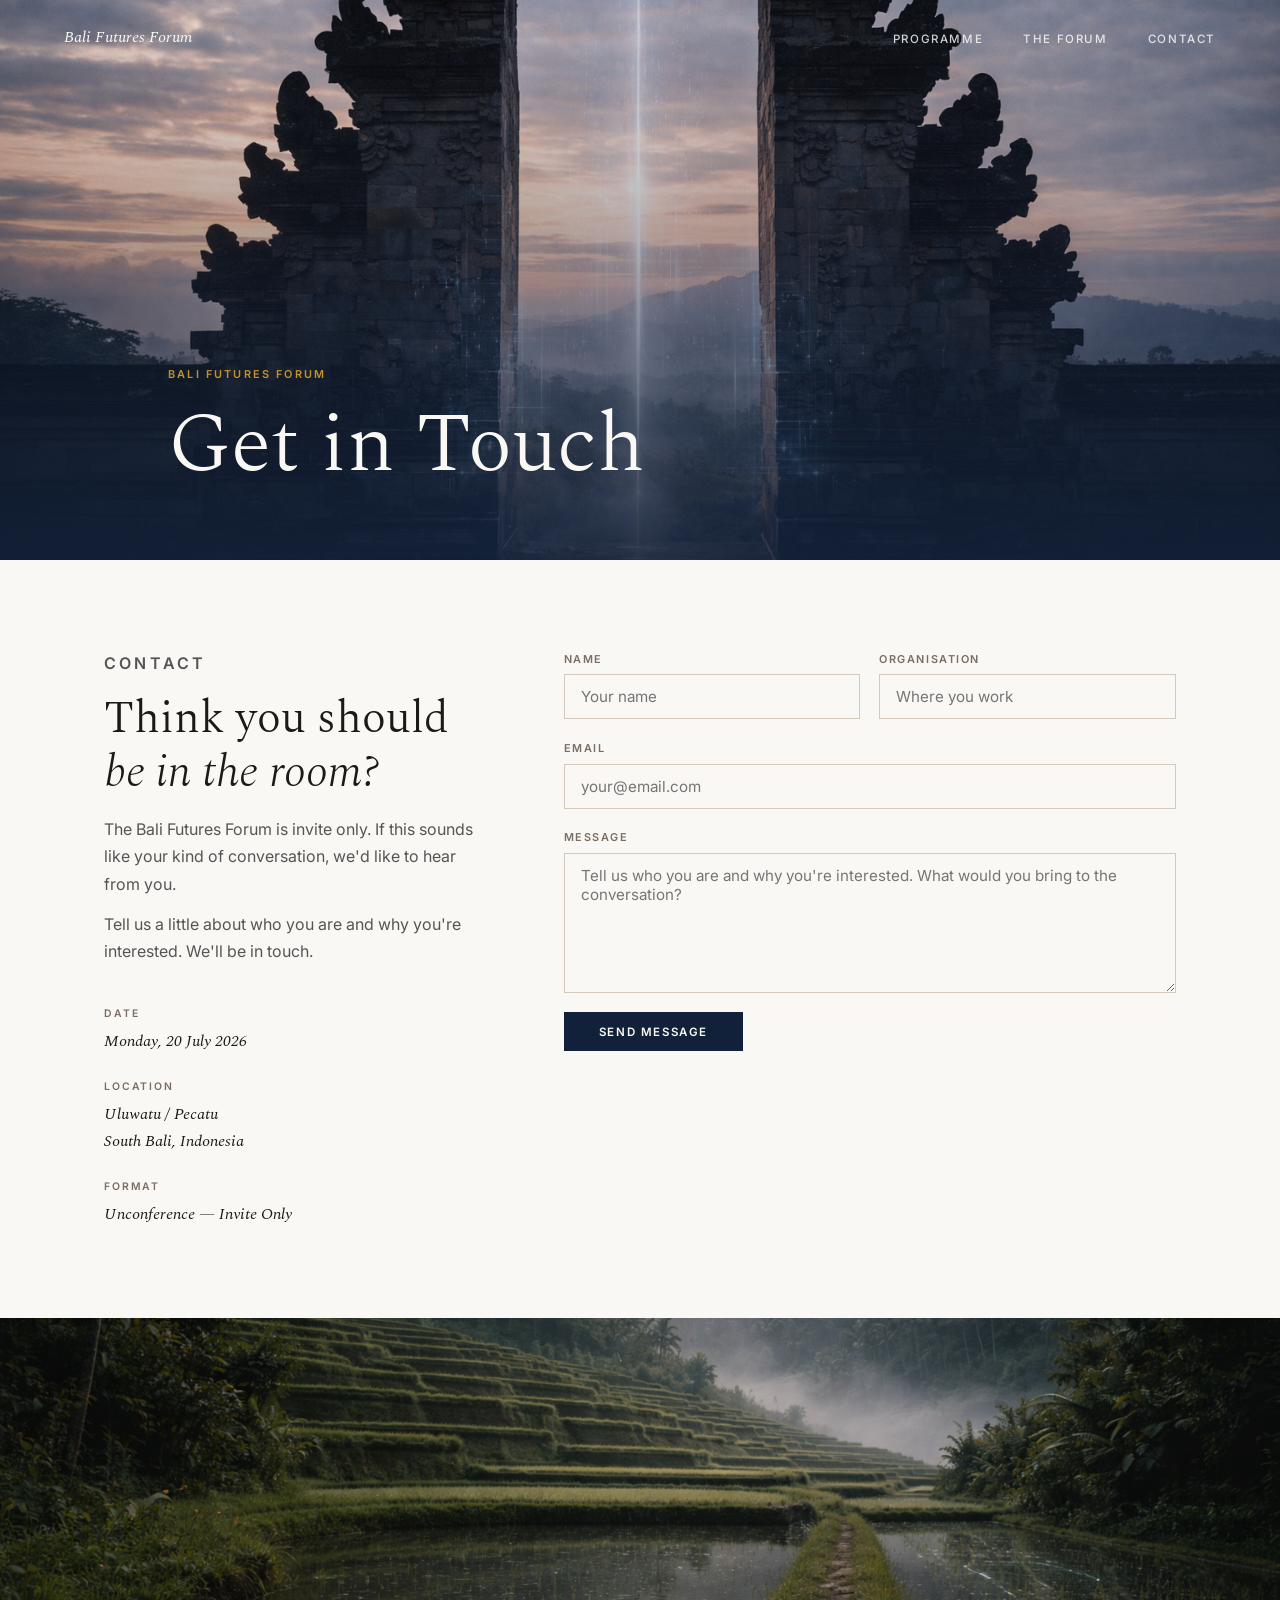
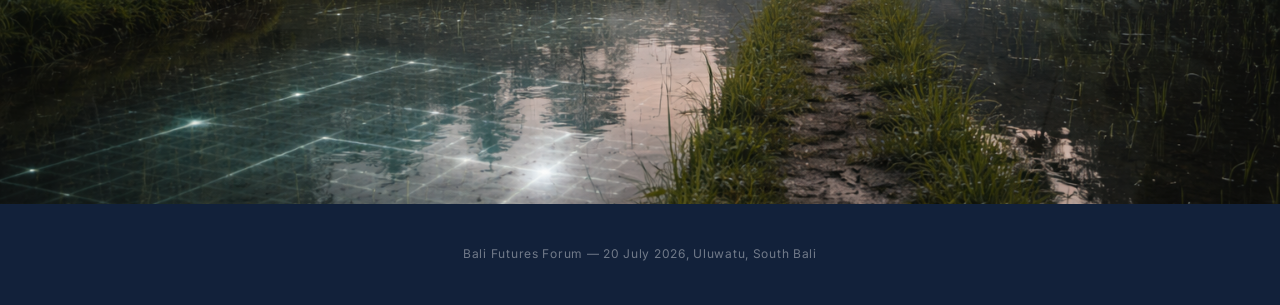
==== contact.html @ df23393a "Add Open Graph meta tags for WhatsApp/social previews" ====
<!DOCTYPE html>
<html lang="en">
<head>
  <meta charset="UTF-8">
  <meta name="viewport" content="width=device-width, initial-scale=1.0">
  <title>Contact — Bali Futures Forum</title>
  <meta name="description" content="Get in touch about the Bali Futures Forum, 20 July 2026.">
  <meta property="og:title" content="Contact — Bali Futures Forum">
  <meta property="og:description" content="Get in touch about the Bali Futures Forum, 20 July 2026.">
  <meta property="og:image" content="https://future.honorharger.org/bali-futures-forum/images/hero.png">
  <meta property="og:url" content="https://future.honorharger.org/bali-futures-forum/contact.html">
  <meta property="og:type" content="website">

  <link rel="preconnect" href="https://fonts.googleapis.com">
  <link rel="preconnect" href="https://fonts.gstatic.com" crossorigin>
  <link href="https://fonts.googleapis.com/css2?family=Spectral:ital,wght@0,300;0,400;1,300;1,400&family=Inter:wght@400;500;600&display=swap" rel="stylesheet">

  <link rel="stylesheet" href="css/style.css">
</head>
<body>

  <!-- Navigation -->
  <nav class="nav">
    <a href="index.html" class="nav-logo">Bali Futures Forum</a>
    <ul class="nav-links">
      <li><a href="programme.html">Programme</a></li>
      <li><a href="forum.html">The Forum</a></li>
      <li><a href="contact.html">Contact</a></li>
    </ul>
  </nav>

  <!-- Page Header -->
  <header class="page-header">
    <img class="page-header-img" src="images/gateway.png" alt="Mystical light through a Balinese gateway">
    <div class="page-header-overlay"></div>
    <div class="page-header-content">
      <div class="section">
        <p class="label">Bali Futures Forum</p>
        <h1>Get in Touch</h1>
      </div>
    </div>
  </header>

  <!-- Contact form -->
  <div class="content-band">
    <div class="section">
      <div class="contact-layout">

        <div class="contact-intro">
          <p class="label" style="margin-bottom: 1rem;">Contact</p>
          <h2>Think you should<br><em>be in the room?</em></h2>
          <p>The Bali Futures Forum is invite only. If this sounds like your kind of conversation, we'd like to hear from you.</p>
          <p>Tell us a little about who you are and why you're interested. We'll be in touch.</p>

          <div style="margin-top: 2.5rem; display: flex; flex-direction: column; gap: 1.4rem;">
            <div>
              <div class="detail-label" style="color: #7A6E62;">Date</div>
              <div style="font-family: var(--serif); font-size: 1rem; color: var(--ink); font-style: italic; margin-top: 0.25rem;">Monday, 20 July 2026</div>
            </div>
            <div>
              <div class="detail-label" style="color: #7A6E62;">Location</div>
              <div style="font-family: var(--serif); font-size: 1rem; color: var(--ink); font-style: italic; margin-top: 0.25rem;">Uluwatu / Pecatu<br>South Bali, Indonesia</div>
            </div>
            <div>
              <div class="detail-label" style="color: #7A6E62;">Format</div>
              <div style="font-family: var(--serif); font-size: 1rem; color: var(--ink); font-style: italic; margin-top: 0.25rem;">Unconference — Invite Only</div>
            </div>
          </div>
        </div>

        <form class="contact-form" action="https://formspree.io/f/mjgpglbk" method="POST">

          <div class="form-row">
            <div class="form-field">
              <label for="name">Name</label>
              <input type="text" id="name" name="name" required placeholder="Your name">
            </div>
            <div class="form-field">
              <label for="organisation">Organisation</label>
              <input type="text" id="organisation" name="organisation" placeholder="Where you work">
            </div>
          </div>

          <div class="form-field">
            <label for="email">Email</label>
            <input type="email" id="email" name="email" required placeholder="your@email.com">
          </div>

          <div class="form-field">
            <label for="message">Message</label>
            <textarea id="message" name="message" required placeholder="Tell us who you are and why you're interested. What would you bring to the conversation?"></textarea>
          </div>

          <button type="submit" class="form-submit">Send Message</button>

        </form>

      </div>
    </div>
  </div>

  <!-- Full-bleed image -->
  <div class="img-full">
    <img src="images/terraces-dawn.png" alt="Balinese rice terraces at dawn">
  </div>

  <!-- Footer -->
  <footer>
    <p>Bali Futures Forum &mdash; 20 July 2026, Uluwatu, South Bali</p>
  </footer>

  <script src="js/main.js"></script>
</body>
</html>
---- css/style.css ----
/* ─── Reset & Base ─────────────────────────────────────────── */
*, *::before, *::after { box-sizing: border-box; margin: 0; padding: 0; }

:root {
  --indigo:    #1B2A4A;
  --warm-dark: #12213A;
  --glow:      #C4922A;
  --white:     #FAF8F4;

  --serif: 'Spectral', Georgia, serif;
  --sans:  'Inter', system-ui, sans-serif;

  --ink:       #1C1A18;

  --max: 1200px;
  --pad: clamp(1.5rem, 5vw, 4rem);
}

html { scroll-behavior: smooth; }

body {
  font-family: var(--sans);
  font-size: 1rem;
  line-height: 1.7;
  background: var(--white);
}

img { display: block; max-width: 100%; }
a   { color: inherit; text-decoration: none; }

h1, h2, h3, h4 {
  font-family: var(--serif);
  font-weight: 300;
  line-height: 1.2;
}

h1 { font-size: clamp(2.6rem, 6.5vw, 5.5rem); }
h2 { font-size: clamp(1.8rem, 3.5vw, 2.8rem); }

.label {
  font-family: var(--sans);
  font-size: 0.68rem;
  font-weight: 600;
  letter-spacing: 0.2em;
  text-transform: uppercase;
  color: var(--glow);
}

.section {
  max-width: var(--max);
  margin: 0 auto;
  padding-left: var(--pad);
  padding-right: var(--pad);
}

/* ─── Navigation ───────────────────────────────────────────── */
.nav {
  position: fixed;
  top: 0; left: 0; right: 0;
  z-index: 100;
  display: flex;
  align-items: center;
  justify-content: space-between;
  padding: 1.5rem var(--pad);
  transition: background 0.4s, backdrop-filter 0.4s;
}

.nav.scrolled {
  background: rgba(18, 33, 58, 0.94);
  backdrop-filter: blur(12px);
}

.nav-logo {
  font-family: var(--serif);
  font-style: italic;
  font-size: 1rem;
  color: var(--white);
}

.nav-links { display: flex; gap: 2.5rem; list-style: none; }

.nav-links a {
  font-size: 0.72rem;
  font-weight: 500;
  letter-spacing: 0.14em;
  text-transform: uppercase;
  color: rgba(255,255,255,0.8);
  transition: color 0.2s;
}

.nav-links a:hover { color: var(--glow); }

/* ─── Hero ─────────────────────────────────────────────────── */
.hero {
  position: relative;
  height: 100svh;
  min-height: 620px;
  display: flex;
  align-items: flex-end;
  overflow: hidden;
}

.hero-img {
  position: absolute; inset: 0;
  width: 100%; height: 100%;
  object-fit: cover;
}

.hero-overlay {
  position: absolute; inset: 0;
  background: linear-gradient(
    to top,
    rgba(18,33,58,0.92) 0%,
    rgba(18,33,58,0.3)  55%,
    rgba(18,33,58,0.05) 100%
  );
}

.hero-content {
  position: relative;
  z-index: 2;
  max-width: var(--max);
  width: 100%;
  margin: 0 auto;
  padding: var(--pad);
  padding-bottom: clamp(3rem, 8vh, 6rem);
}

.hero-content .label { margin-bottom: 1.2rem; }

.hero-content h1 {
  color: var(--white);
  max-width: 14ch;
  margin-bottom: 1.8rem;
}

.hero-meta {
  display: flex;
  gap: 2.5rem;
  flex-wrap: wrap;
  padding-top: 1.5rem;
  border-top: 1px solid rgba(255,255,255,0.15);
}

.hero-meta-item span {
  display: block;
  font-size: 0.65rem;
  font-weight: 600;
  letter-spacing: 0.16em;
  text-transform: uppercase;
  color: var(--glow);
  margin-bottom: 0.25rem;
}

.hero-meta-item strong {
  font-family: var(--serif);
  font-size: 1rem;
  font-weight: 400;
  font-style: italic;
  color: rgba(255,255,255,0.9);
}

/* ─── Intro band ───────────────────────────────────────────── */
.intro-band { background: var(--warm-dark); }

.intro-band .section {
  display: grid;
  grid-template-columns: 1fr 1fr;
  gap: clamp(3rem, 6vw, 7rem);
  align-items: start;
  padding-top: clamp(4rem, 8vw, 7rem);
  padding-bottom: clamp(4rem, 8vw, 7rem);
}

.intro-band .label { margin-bottom: 1rem; }
.intro-band h2 { color: var(--white); margin-bottom: 1.5rem; }

.intro-band p {
  color: rgba(255,255,255,0.72);
  font-size: 1.05rem;
}

.intro-band p + p { margin-top: 1rem; }

.detail-list { list-style: none; display: flex; flex-direction: column; gap: 1.6rem; }

.detail-list li {
  border-top: 1px solid rgba(78,205,196,0.2);
  padding-top: 1.2rem;
}

.detail-label {
  font-size: 0.65rem;
  font-weight: 600;
  letter-spacing: 0.18em;
  text-transform: uppercase;
  color: var(--glow);
  margin-bottom: 0.35rem;
}

.detail-value {
  font-family: var(--serif);
  font-size: 1.1rem;
  font-style: italic;
  color: var(--white);
  line-height: 1.4;
}

/* ─── Full-bleed image ─────────────────────────────────────── */
.img-full { height: clamp(300px, 38vw, 540px); overflow: hidden; }

.img-full img {
  width: 100%; height: 100%;
  object-fit: cover;
  object-position: center 50%;
}

/* ─── What band ────────────────────────────────────────────── */
.what-band { background: var(--indigo); }

.what-band .section {
  display: grid;
  grid-template-columns: 1fr 1fr;
  gap: clamp(3rem, 6vw, 8rem);
  align-items: start;
  padding-top: clamp(4rem, 8vw, 7rem);
  padding-bottom: clamp(4rem, 8vw, 7rem);
}

.what-band .label { margin-bottom: 1rem; }
.what-band h2 { color: var(--white); margin-bottom: 1.5rem; }
.what-band p { color: rgba(255,255,255,0.72); font-size: 1.05rem; }
.what-band p + p { margin-top: 1rem; }

.what-pillars { display: flex; flex-direction: column; gap: 1.8rem; padding-top: 0.5rem; }

.pillar { border-left: 2px solid var(--glow); padding-left: 1.2rem; }

.pillar h4 {
  font-family: var(--serif);
  font-size: 1.1rem;
  font-style: italic;
  color: var(--white);
  margin-bottom: 0.3rem;
}

.pillar p { font-size: 0.88rem; color: rgba(255,255,255,0.6); line-height: 1.55; }

/* ─── CTA band ─────────────────────────────────────────────── */
.cta-band {
  position: relative;
  overflow: hidden;
  min-height: 460px;
  display: flex;
  align-items: center;
}

.cta-band-img {
  position: absolute; inset: 0;
  width: 100%; height: 100%;
  object-fit: cover;
  object-position: center 35%;
}

.cta-band-overlay {
  position: absolute; inset: 0;
  background: rgba(18,33,58,0.78);
}

.cta-band-content {
  position: relative;
  z-index: 2;
  max-width: var(--max);
  margin: 0 auto;
  padding: clamp(4rem, 8vw, 6rem) var(--pad);
  text-align: center;
  width: 100%;
}

.cta-band-content h2 {
  color: var(--white);
  margin-bottom: 1rem;
}

.cta-band-content p {
  color: rgba(255,255,255,0.72);
  max-width: 46ch;
  margin: 0 auto 2rem;
}

/* ─── Buttons ──────────────────────────────────────────────── */
.btn {
  display: inline-block;
  padding: 0.8rem 2.2rem;
  font-size: 0.72rem;
  font-weight: 600;
  letter-spacing: 0.14em;
  text-transform: uppercase;
  border: 1px solid currentColor;
  transition: background 0.2s, color 0.2s;
}

.btn-light { color: var(--white); border-color: rgba(255,255,255,0.6); }
.btn-light:hover { background: var(--white); color: var(--indigo); }

/* ─── Footer ───────────────────────────────────────────────── */
footer {
  background: var(--warm-dark);
  color: rgba(255,255,255,0.4);
  text-align: center;
  padding: 2.5rem var(--pad);
  font-size: 0.75rem;
  letter-spacing: 0.06em;
}

/* ─── Page header (inner pages) ────────────────────────────── */
.page-header {
  position: relative;
  height: clamp(320px, 45vw, 560px);
  display: flex;
  align-items: flex-end;
  overflow: hidden;
  margin-top: 0;
}

.page-header-img {
  position: absolute; inset: 0;
  width: 100%; height: 100%;
  object-fit: cover;
  object-position: center 40%;
}

.page-header-overlay {
  position: absolute; inset: 0;
  background: linear-gradient(
    to top,
    rgba(18,33,58,0.88) 0%,
    rgba(18,33,58,0.3)  60%,
    rgba(18,33,58,0.05) 100%
  );
}

.page-header-content {
  position: relative;
  z-index: 2;
  max-width: var(--max);
  width: 100%;
  margin: 0 auto;
  padding: var(--pad);
  padding-bottom: clamp(2.5rem, 5vw, 4rem);
}

.page-header-content .label { margin-bottom: 0.8rem; }
.page-header-content h1 { color: var(--white); }

/* ─── Content band (light) ─────────────────────────────────── */
.content-band { background: var(--white); }

.content-band .section {
  padding-top: clamp(3.5rem, 7vw, 6rem);
  padding-bottom: clamp(3.5rem, 7vw, 6rem);
}

/* ─── Schedule ─────────────────────────────────────────────── */
.schedule-note {
  background: rgba(196,146,42,0.08);
  border-left: 3px solid var(--glow);
  padding: 1rem 1.4rem;
  margin-bottom: 2.5rem;
  font-size: 0.88rem;
  color: #5A4E3A;
  line-height: 1.6;
}

.schedule-list {
  list-style: none;
  display: flex;
  flex-direction: column;
}

.schedule-list li {
  display: grid;
  grid-template-columns: 6rem 1fr;
  gap: 1.5rem;
  padding: 1rem 0;
  border-bottom: 1px solid rgba(0,0,0,0.07);
  align-items: baseline;
}

.schedule-time {
  font-family: var(--sans);
  font-size: 0.78rem;
  font-weight: 600;
  letter-spacing: 0.06em;
  color: var(--glow);
  padding-top: 0.1rem;
}

.schedule-item {
  font-family: var(--serif);
  font-size: 1.05rem;
  font-weight: 300;
  color: var(--ink);
}

/* ─── Sessions ─────────────────────────────────────────────── */
.sessions-note {
  background: rgba(196,146,42,0.08);
  border-left: 3px solid var(--glow);
  padding: 1rem 1.4rem;
  margin-bottom: 3rem;
  font-size: 0.88rem;
  color: #5A4E3A;
  line-height: 1.6;
}

.sessions-list {
  display: flex;
  flex-direction: column;
  gap: 0;
}

.session-item {
  display: grid;
  grid-template-columns: 1fr 2fr;
  gap: clamp(2rem, 5vw, 5rem);
  padding: clamp(2rem, 4vw, 3.5rem) 0;
  border-top: 1px solid rgba(0,0,0,0.08);
  align-items: start;
}

.session-item:last-child { border-bottom: 1px solid rgba(0,0,0,0.08); }

.session-number {
  font-family: var(--sans);
  font-size: 0.65rem;
  font-weight: 600;
  letter-spacing: 0.2em;
  text-transform: uppercase;
  color: var(--glow);
  margin-bottom: 0.6rem;
}

.session-item h3 {
  font-size: clamp(1.2rem, 2.5vw, 1.6rem);
  color: var(--ink);
  margin-bottom: 0;
}

.session-item p {
  font-size: 1rem;
  color: #555;
  line-height: 1.7;
}

/* ─── Two-column content ───────────────────────────────────── */
.two-col {
  display: grid;
  grid-template-columns: 1fr 1fr;
  gap: clamp(3rem, 6vw, 7rem);
  align-items: start;
}

/* ─── Contact form ─────────────────────────────────────────── */
.contact-layout {
  display: grid;
  grid-template-columns: 1fr 1.6fr;
  gap: clamp(3rem, 6vw, 7rem);
  align-items: start;
}

.contact-intro h2 { color: var(--ink); margin-bottom: 1rem; }
.contact-intro p  { color: #555; font-size: 1rem; line-height: 1.7; }
.contact-intro p + p { margin-top: 0.8rem; }

.contact-form { display: flex; flex-direction: column; gap: 1.2rem; }

.form-row {
  display: grid;
  grid-template-columns: 1fr 1fr;
  gap: 1.2rem;
}

.form-field { display: flex; flex-direction: column; gap: 0.4rem; }

.form-field label {
  font-size: 0.68rem;
  font-weight: 600;
  letter-spacing: 0.14em;
  text-transform: uppercase;
  color: #7A6E62;
}

.form-field input,
.form-field textarea {
  font-family: var(--sans);
  font-size: 0.95rem;
  padding: 0.75rem 1rem;
  border: 1px solid #D5C9BB;
  background: var(--white);
  color: var(--ink);
  border-radius: 0;
  transition: border-color 0.2s;
  -webkit-appearance: none;
}

.form-field input:focus,
.form-field textarea:focus {
  outline: none;
  border-color: var(--glow);
}

.form-field textarea { resize: vertical; min-height: 140px; }

.form-submit {
  align-self: flex-start;
  padding: 0.8rem 2.2rem;
  font-family: var(--sans);
  font-size: 0.72rem;
  font-weight: 600;
  letter-spacing: 0.14em;
  text-transform: uppercase;
  background: var(--warm-dark);
  color: var(--white);
  border: none;
  cursor: pointer;
  transition: background 0.2s;
}

.form-submit:hover { background: var(--indigo); }

/* ─── Placeholder band ─────────────────────────────────────── */
.placeholder-band { background: var(--white); }
.placeholder-band .section {
  padding-top: clamp(4rem, 8vw, 7rem);
  padding-bottom: clamp(4rem, 8vw, 7rem);
  max-width: 720px;
}
.placeholder-band .label { margin-bottom: 1rem; }
.placeholder-band h2 { color: var(--ink); margin-bottom: 1.5rem; }
.placeholder-band p { color: #555; font-size: 1.05rem; line-height: 1.8; }
.placeholder-band p + p { margin-top: 1rem; }

/* ─── Session cards grid ───────────────────────────────────── */
.session-cards {
  display: grid;
  grid-template-columns: 1fr 1fr;
  gap: 3.5rem 2.5rem;
  margin-top: 2.5rem;
}

.session-card {}

.session-card-img {
  width: 100%;
  aspect-ratio: 4 / 3;
  object-fit: cover;
  display: block;
  margin-bottom: 1.2rem;
}

.session-card .session-number {
  margin-bottom: 0.4rem;
}

.session-card h3 {
  font-size: clamp(1.15rem, 2vw, 1.45rem);
  color: var(--ink);
  margin-bottom: 0.6rem;
}

.session-card p {
  font-size: 0.93rem;
  color: #555;
  line-height: 1.7;
}

/* ─── Responsive ───────────────────────────────────────────── */
@media (max-width: 860px) {
  .intro-band .section,
  .what-band .section,
  .two-col,
  .contact-layout { grid-template-columns: 1fr; }

  .session-item { grid-template-columns: 1fr; gap: 0.5rem; }
  .session-cards { grid-template-columns: 1fr; }
  .form-row { grid-template-columns: 1fr; }
  .nav-links { display: none; }
}
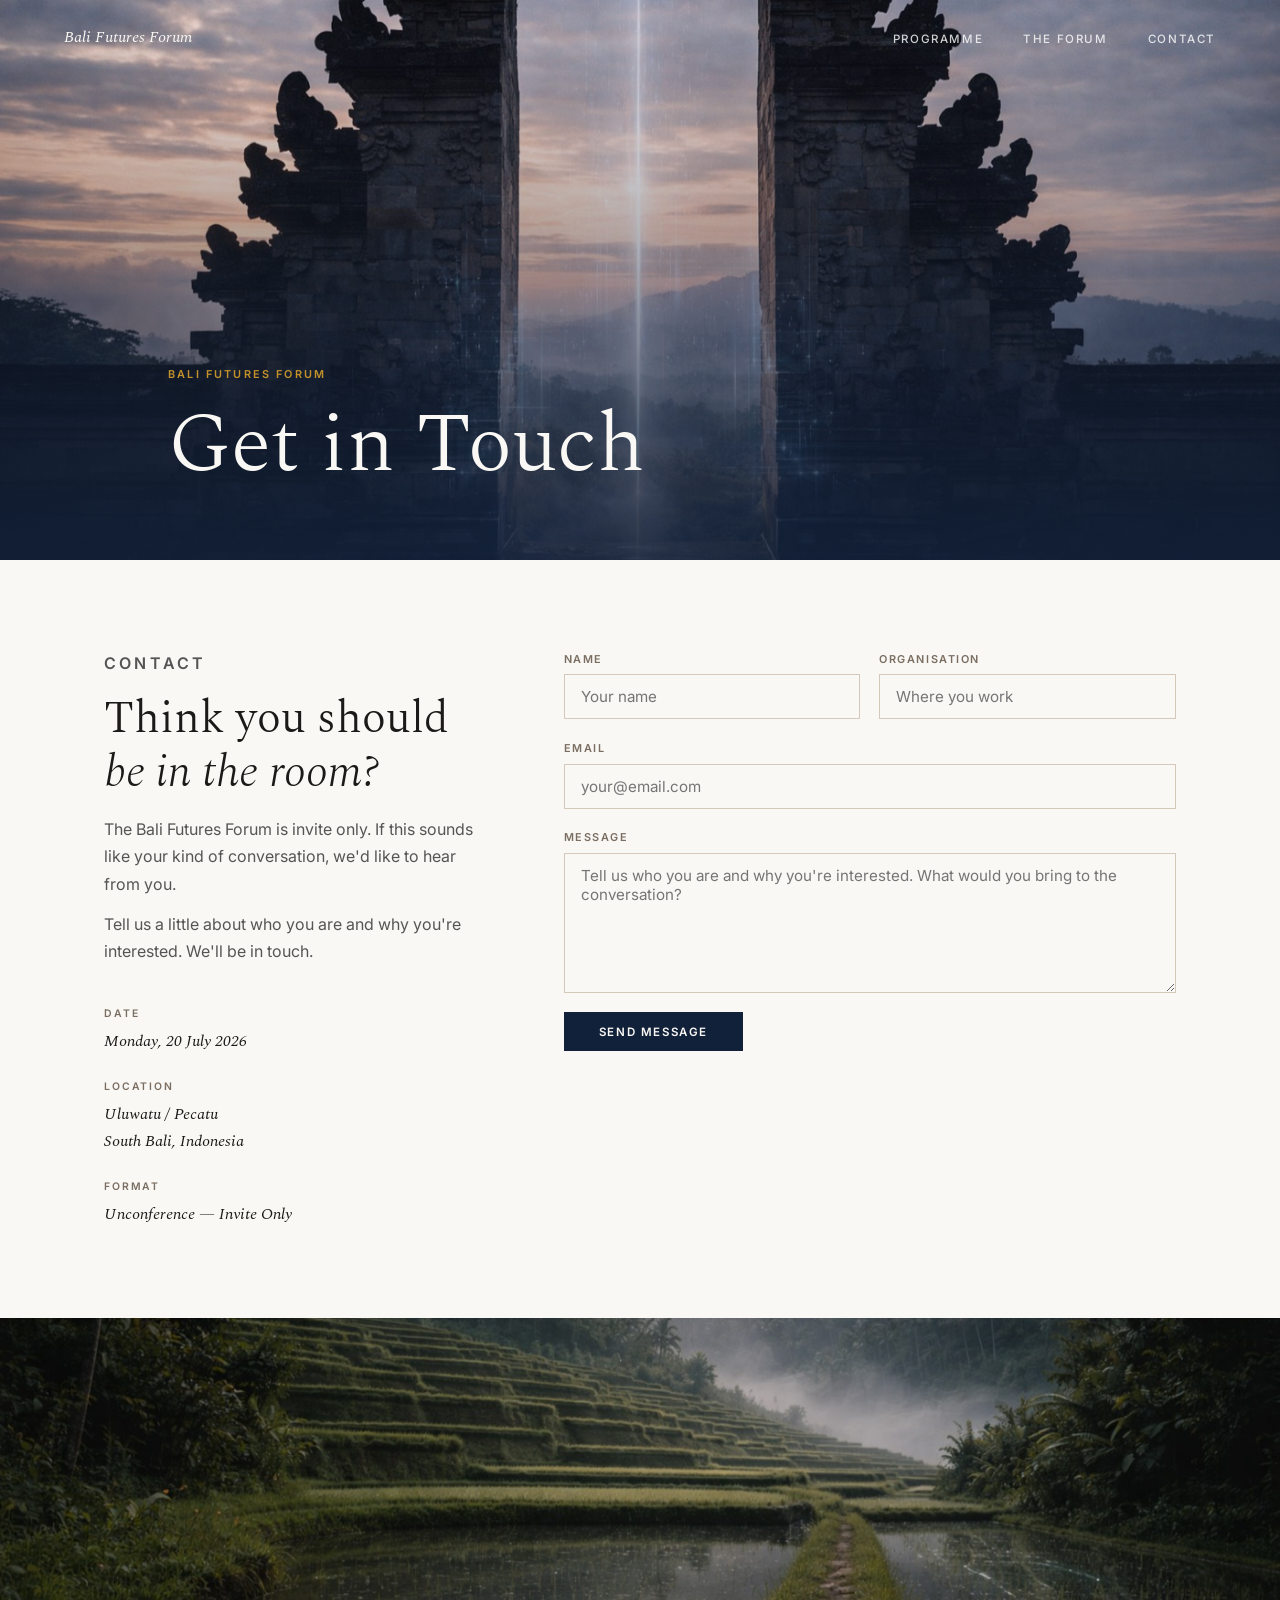
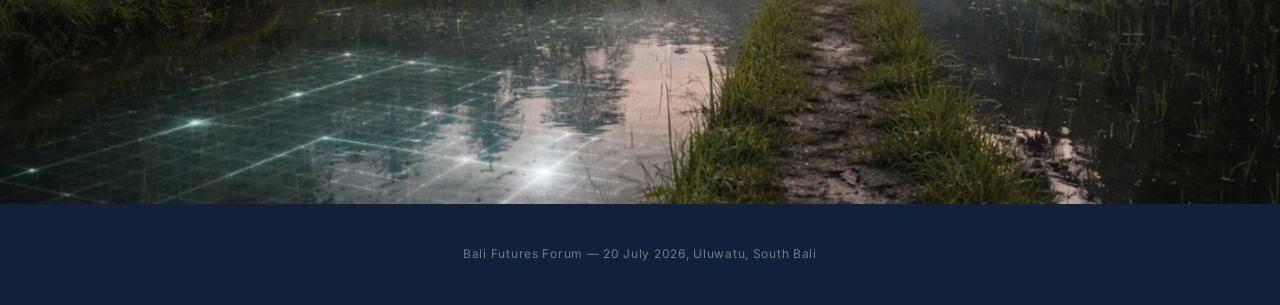
==== commit 4bd4202b: "Compress all images to JPEGs for mobile performance" ====
--- a/contact.html
+++ b/contact.html
@@ -7,8 +7,8 @@
   <meta name="description" content="Get in touch about the Bali Futures Forum, 20 July 2026.">
   <meta property="og:title" content="Contact — Bali Futures Forum">
   <meta property="og:description" content="Get in touch about the Bali Futures Forum, 20 July 2026.">
-  <meta property="og:image" content="https://future.honorharger.org/bali-futures-forum/images/hero.png">
-  <meta property="og:url" content="https://future.honorharger.org/bali-futures-forum/contact.html">
+  <meta property="og:image" content="https://bali-futures-forum.vercel.app/images/og-image.jpg">
+  <meta property="og:url" content="https://bali-futures-forum.vercel.app/contact.html">
   <meta property="og:type" content="website">
 
   <link rel="preconnect" href="https://fonts.googleapis.com">
@@ -27,11 +27,14 @@
       <li><a href="forum.html">The Forum</a></li>
       <li><a href="contact.html">Contact</a></li>
     </ul>
+    <button class="nav-toggle" aria-label="Open menu" aria-expanded="false">
+      <span></span><span></span><span></span>
+    </button>
   </nav>
 
   <!-- Page Header -->
   <header class="page-header">
-    <img class="page-header-img" src="images/gateway.png" alt="Mystical light through a Balinese gateway">
+    <img class="page-header-img" src="images/gateway.jpg" alt="Mystical light through a Balinese gateway">
     <div class="page-header-overlay"></div>
     <div class="page-header-content">
       <div class="section">
@@ -101,7 +104,7 @@
 
   <!-- Full-bleed image -->
   <div class="img-full">
-    <img src="images/terraces-dawn.png" alt="Balinese rice terraces at dawn">
+    <img src="images/terraces-dawn.jpg" alt="Balinese rice terraces at dawn">
   </div>
 
   <!-- Footer -->
--- a/css/style.css
+++ b/css/style.css
@@ -575,6 +575,32 @@
   line-height: 1.7;
 }
 
+/* ─── Hamburger button ─────────────────────────────────────── */
+.nav-toggle {
+  display: none;
+  flex-direction: column;
+  justify-content: center;
+  gap: 5px;
+  background: none;
+  border: none;
+  cursor: pointer;
+  padding: 6px;
+  z-index: 200;
+}
+
+.nav-toggle span {
+  display: block;
+  width: 24px;
+  height: 2px;
+  background: var(--white);
+  transition: transform 0.3s, opacity 0.3s;
+  transform-origin: center;
+}
+
+.nav-toggle.open span:nth-child(1) { transform: translateY(7px) rotate(45deg); }
+.nav-toggle.open span:nth-child(2) { opacity: 0; transform: scaleX(0); }
+.nav-toggle.open span:nth-child(3) { transform: translateY(-7px) rotate(-45deg); }
+
 /* ─── Responsive ───────────────────────────────────────────── */
 @media (max-width: 860px) {
   .intro-band .section,
@@ -585,5 +611,44 @@
   .session-item { grid-template-columns: 1fr; gap: 0.5rem; }
   .session-cards { grid-template-columns: 1fr; }
   .form-row { grid-template-columns: 1fr; }
-  .nav-links { display: none; }
-}
+
+  /* Show hamburger, hide desktop links */
+  .nav-toggle { display: flex; }
+
+  .nav-links {
+    position: fixed;
+    inset: 0;
+    z-index: 150;
+    background: rgba(18, 33, 58, 0.97);
+    display: flex;
+    flex-direction: column;
+    align-items: center;
+    justify-content: center;
+    gap: 2.8rem;
+    opacity: 0;
+    pointer-events: none;
+    transition: opacity 0.3s ease;
+  }
+
+  .nav-links.open {
+    opacity: 1;
+    pointer-events: all;
+  }
+
+  .nav-links a {
+    font-size: 1.1rem;
+    letter-spacing: 0.12em;
+    color: rgba(255,255,255,0.85);
+  }
+
+  .nav-links a:hover { color: var(--glow); }
+
+  /* Smaller hero text on phone */
+  .hero-content h1 { font-size: clamp(2.2rem, 10vw, 3.5rem); }
+
+  /* Schedule time column narrower on small screens */
+  .schedule-list li { grid-template-columns: 5rem 1fr; }
+
+  /* Session cards single column on mobile */
+  .session-cards { gap: 2.5rem; }
+}
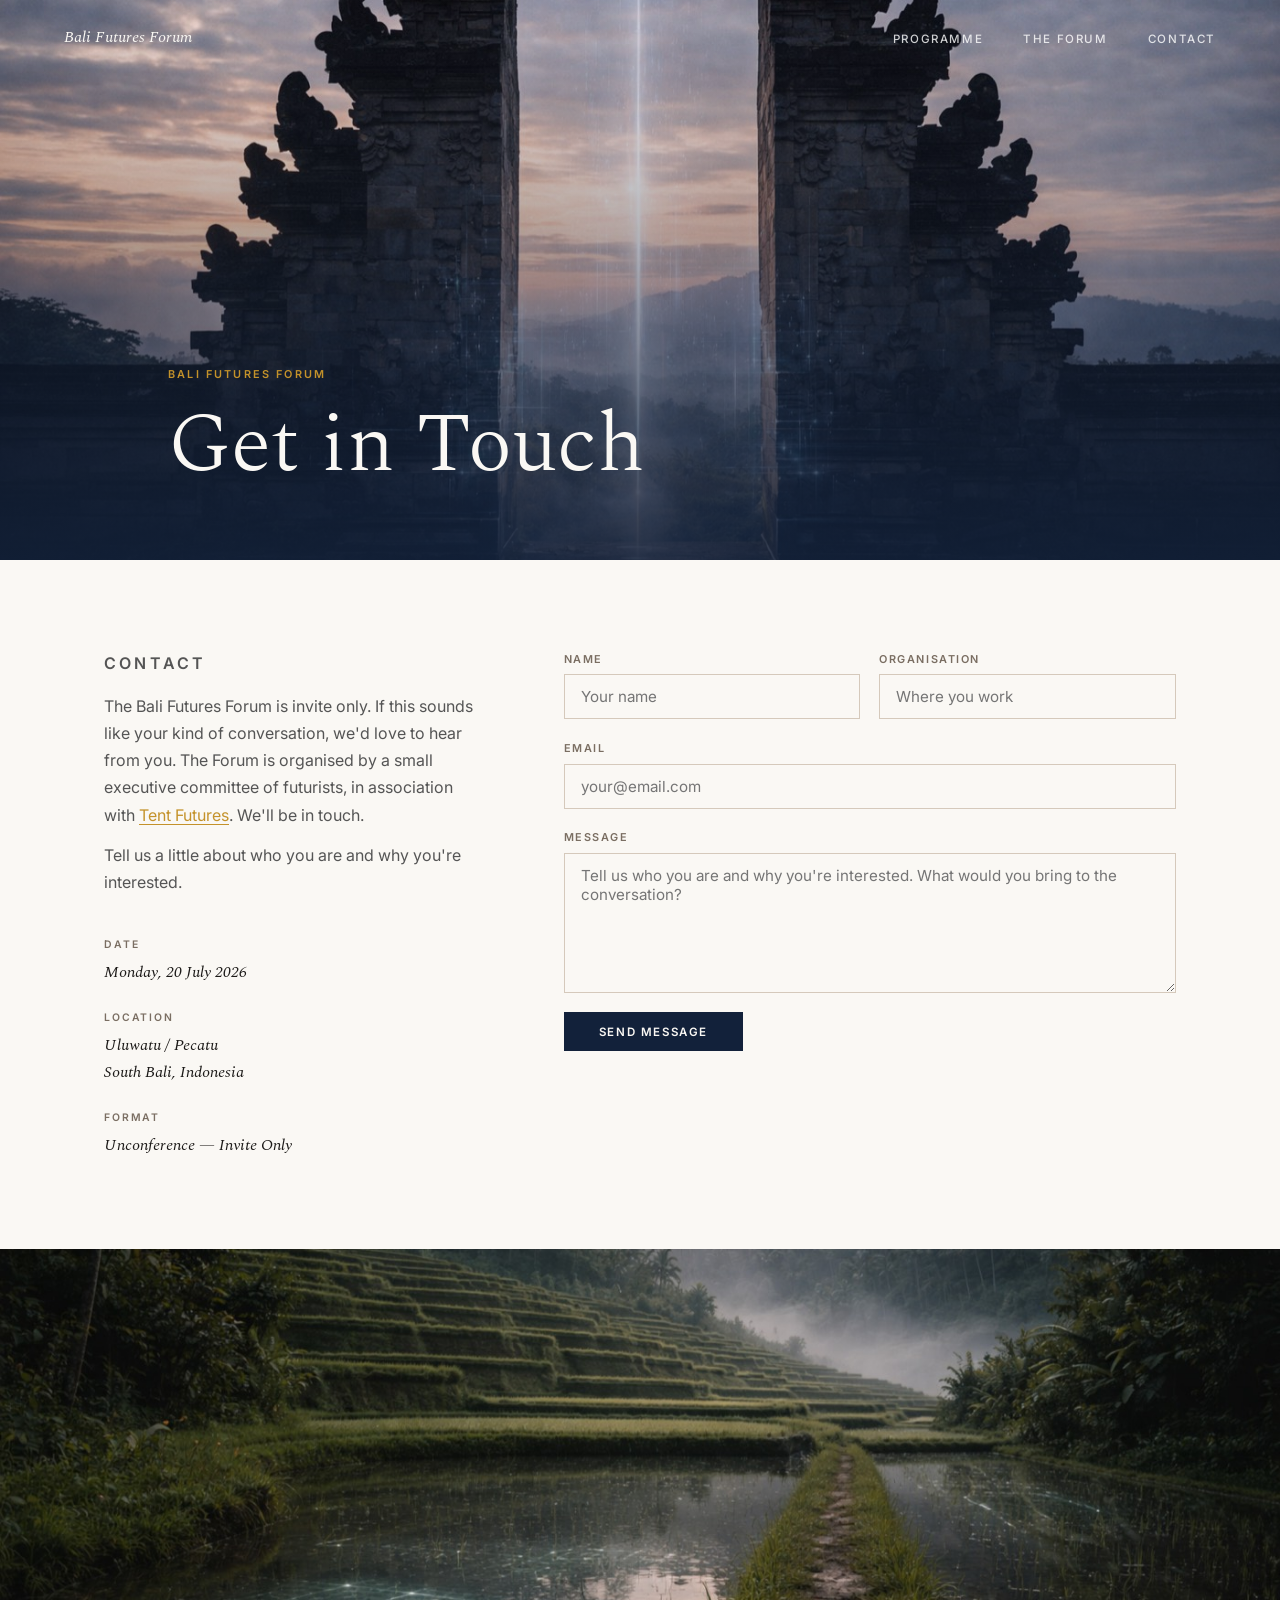
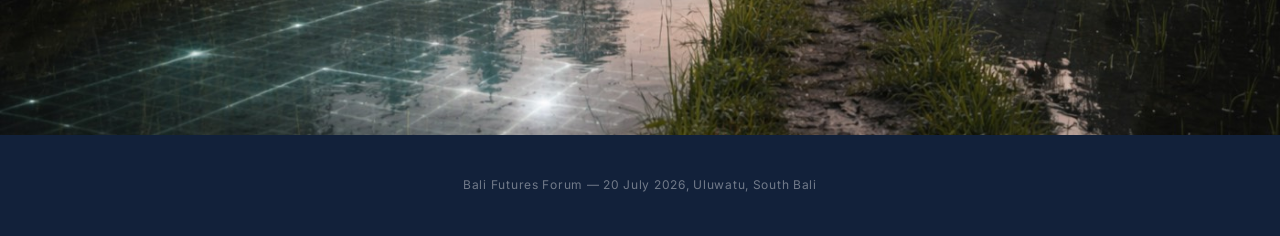
==== commit e1dc9550: "Add Tent Futures link, update contact text, CC hello@tent.sg on form" ====
--- a/contact.html
+++ b/contact.html
@@ -51,9 +51,8 @@
 
         <div class="contact-intro">
           <p class="label" style="margin-bottom: 1rem;">Contact</p>
-          <h2>Think you should<br><em>be in the room?</em></h2>
-          <p>The Bali Futures Forum is invite only. If this sounds like your kind of conversation, we'd like to hear from you.</p>
-          <p>Tell us a little about who you are and why you're interested. We'll be in touch.</p>
+          <p>The Bali Futures Forum is invite only. If this sounds like your kind of conversation, we'd love to hear from you. The Forum is organised by a small executive committee of futurists, in association with <a href="https://tent.sg/" style="color: var(--glow); text-decoration: underline; text-underline-offset: 3px;">Tent Futures</a>. We'll be in touch.</p>
+          <p>Tell us a little about who you are and why you're interested.</p>
 
           <div style="margin-top: 2.5rem; display: flex; flex-direction: column; gap: 1.4rem;">
             <div>
@@ -72,6 +71,7 @@
         </div>
 
         <form class="contact-form" action="https://formspree.io/f/mjgpglbk" method="POST">
+          <input type="hidden" name="_cc" value="hello@tent.sg">
 
           <div class="form-row">
             <div class="form-field">
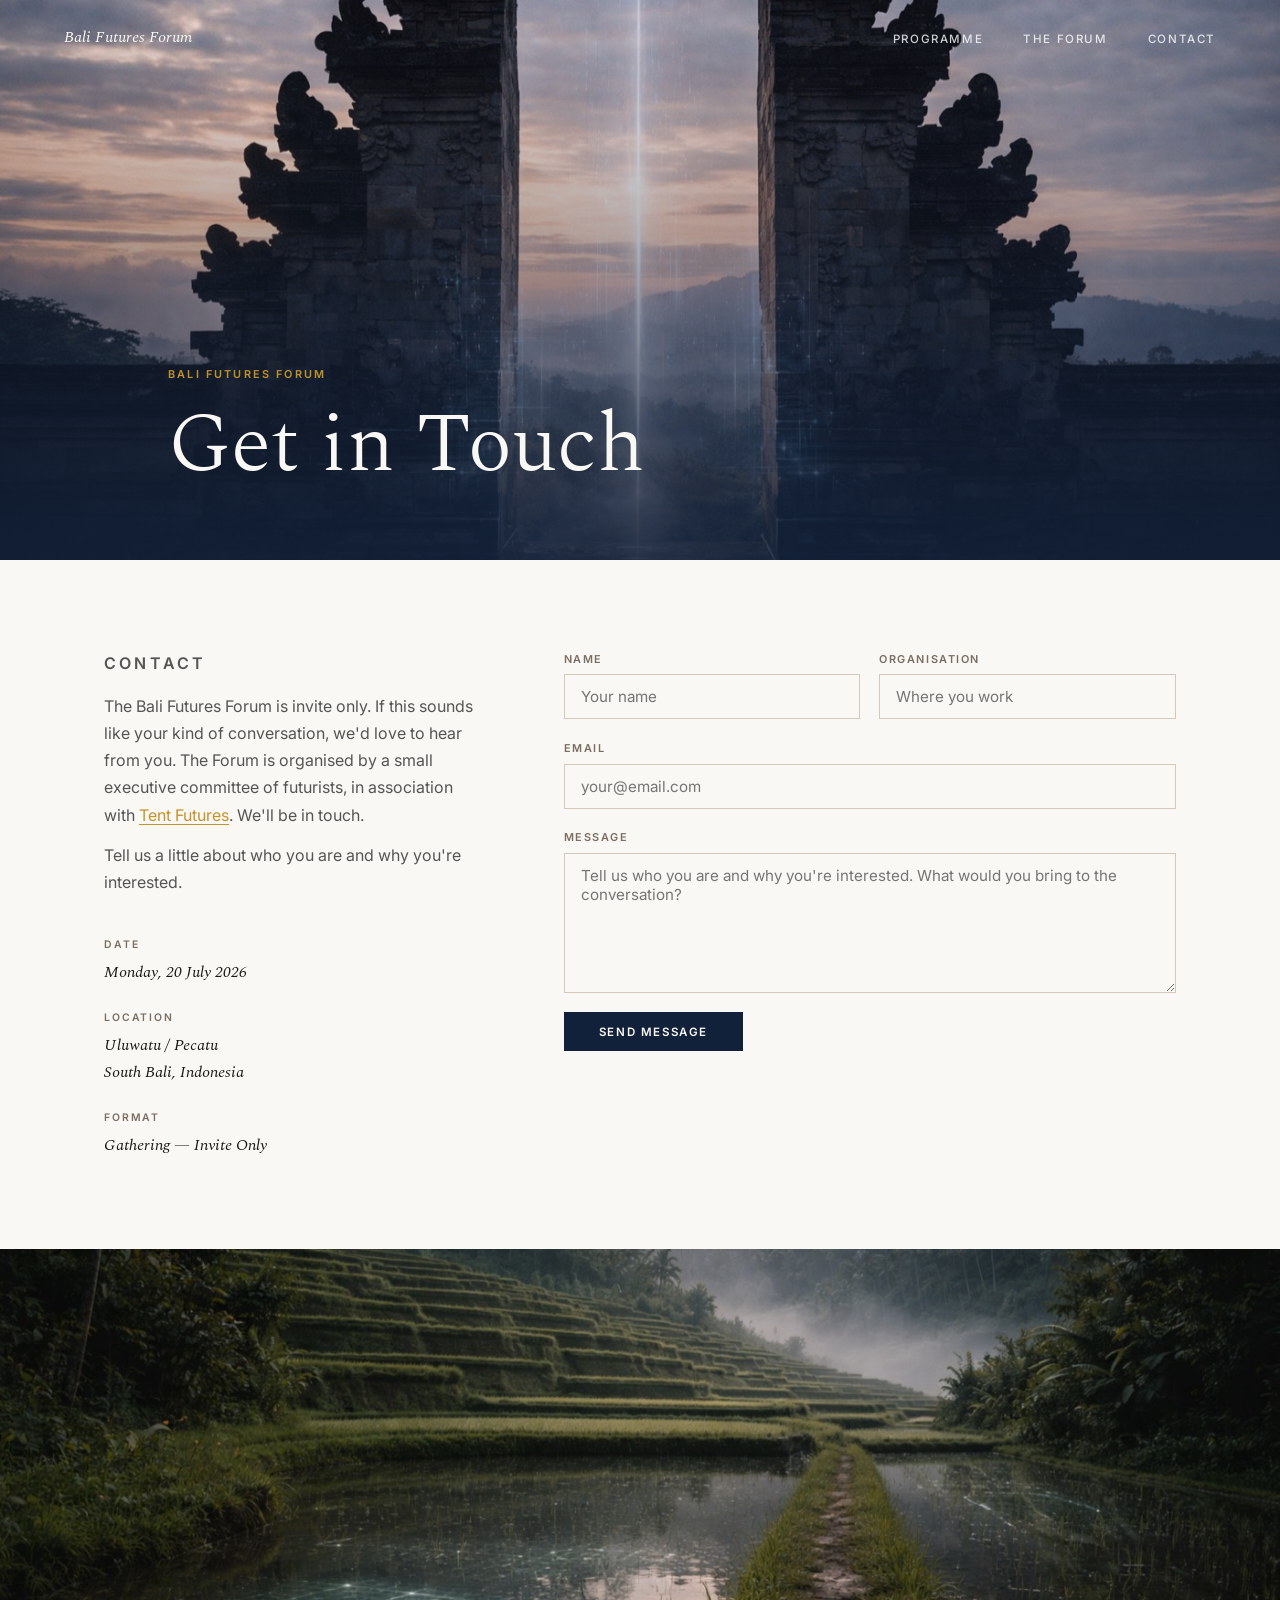
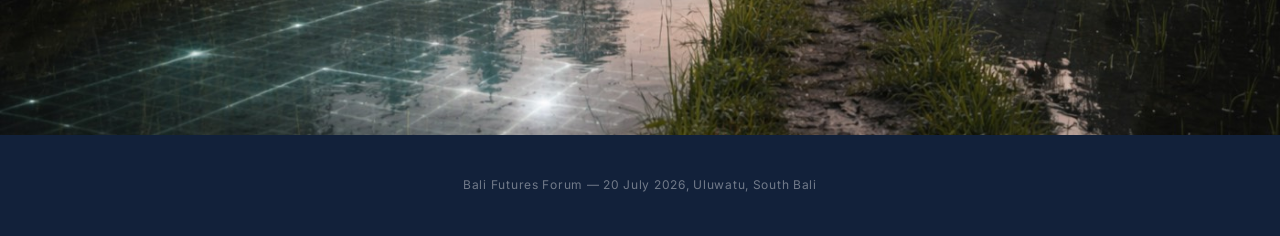
==== commit 994ba1a7: "Rename unconference to gathering, simplify schedule, add programme video" ====
--- a/contact.html
+++ b/contact.html
@@ -65,7 +65,7 @@
             </div>
             <div>
               <div class="detail-label" style="color: #7A6E62;">Format</div>
-              <div style="font-family: var(--serif); font-size: 1rem; color: var(--ink); font-style: italic; margin-top: 0.25rem;">Unconference — Invite Only</div>
+              <div style="font-family: var(--serif); font-size: 1rem; color: var(--ink); font-style: italic; margin-top: 0.25rem;">Gathering — Invite Only</div>
             </div>
           </div>
         </div>
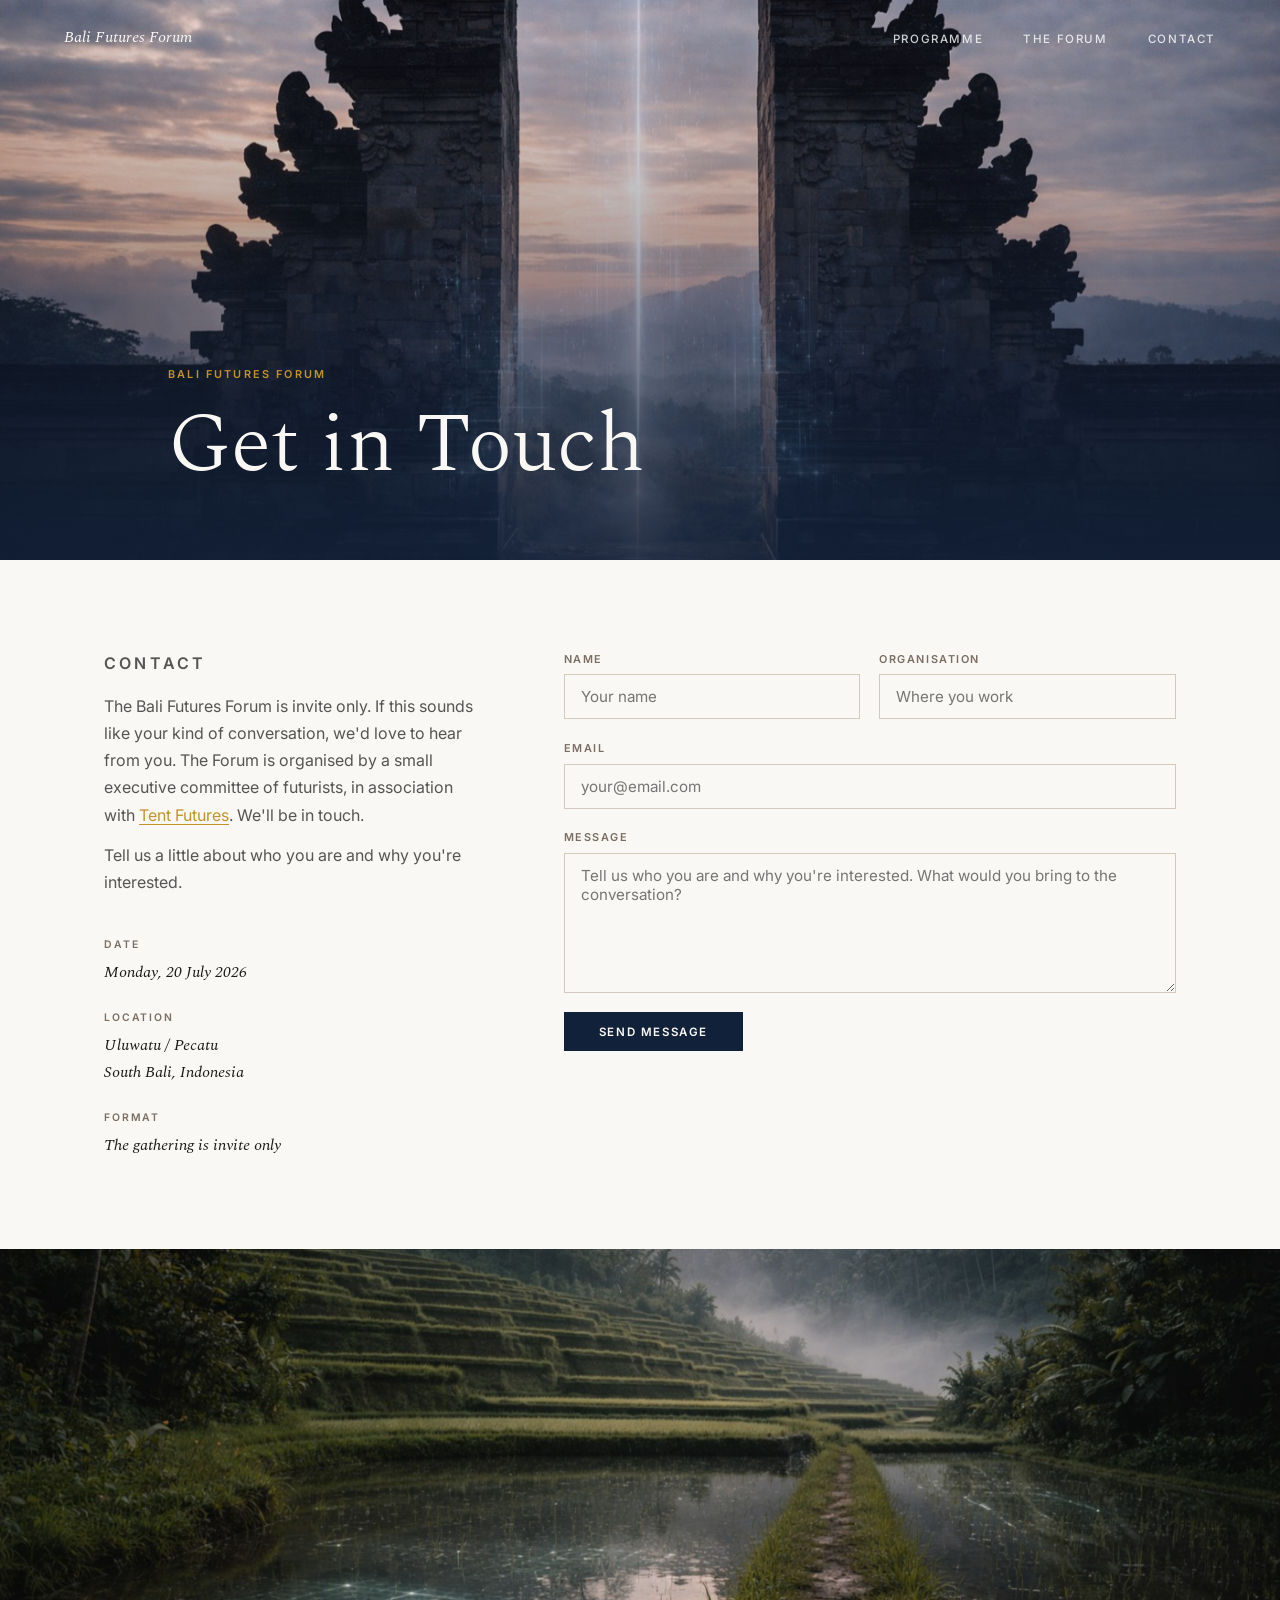
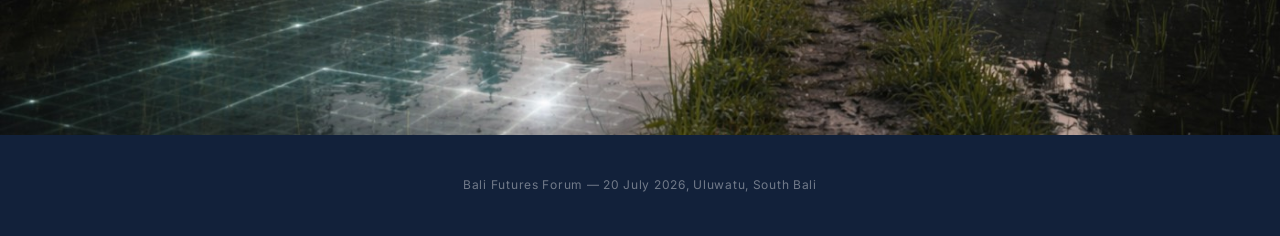
==== commit bd5b4dce: "Update contact invite-only wording" ====
--- a/contact.html
+++ b/contact.html
@@ -65,7 +65,7 @@
             </div>
             <div>
               <div class="detail-label" style="color: #7A6E62;">Format</div>
-              <div style="font-family: var(--serif); font-size: 1rem; color: var(--ink); font-style: italic; margin-top: 0.25rem;">Gathering — Invite Only</div>
+              <div style="font-family: var(--serif); font-size: 1rem; color: var(--ink); font-style: italic; margin-top: 0.25rem;">The gathering is invite only</div>
             </div>
           </div>
         </div>
